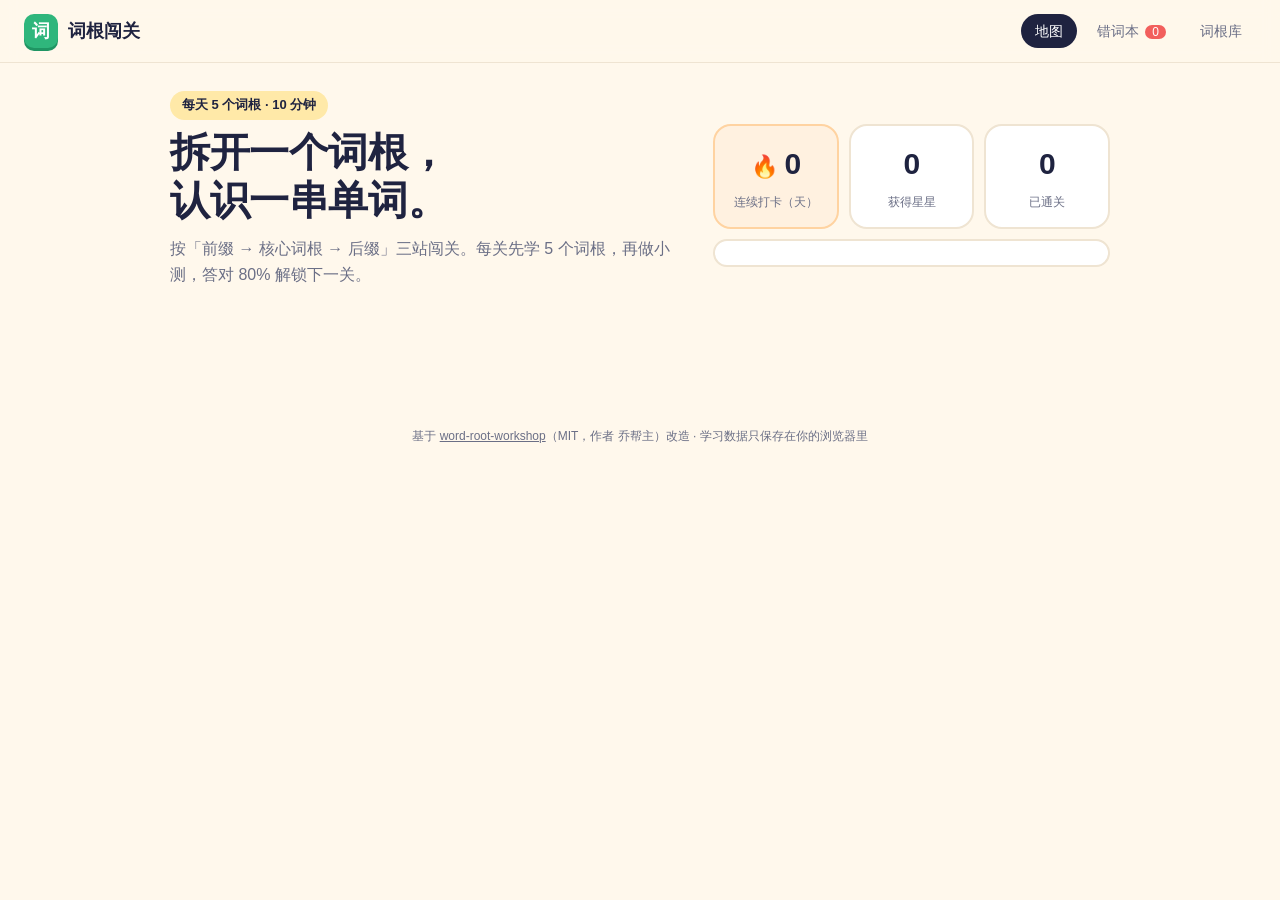
==== index.html @ 6260a6de "改编为「词根闯关」：关卡解锁、连续打卡、错词本、每关小测" ====
<!DOCTYPE html>
<html lang="zh-CN">
<head>
<meta charset="UTF-8"><meta name="viewport" content="width=device-width, initial-scale=1.0">
<title>词根闯关 · 给初中生的单词冒险</title>
<link rel="stylesheet" href="css/quest.css">
</head>
<body>
<header class="top">
  <a class="brand" href="index.html"><span class="logo">词</span><b>词根闯关</b></a>
  <nav><a href="#" data-go="map" class="on">地图</a><a href="#" data-go="wrong">错词本 <i id="wrongN">0</i></a><a href="roots.html">词根库</a></nav>
</header>
<main id="app">
  <section id="v-map" class="view">
    <div class="hero">
      <div>
        <p class="kicker">每天 5 个词根 · 10 分钟</p>
        <h1>拆开一个词根，<br>认识一串单词。</h1>
        <p class="sub">按「前缀 → 核心词根 → 后缀」三站闯关。每关先学 5 个词根，再做小测，答对 80% 解锁下一关。</p>
      </div>
      <div class="stats">
        <div class="stat fire"><span id="streak">0</span><small>连续打卡（天）</small></div>
        <div class="stat"><span id="stars">0</span><small>获得星星</small></div>
        <div class="stat"><span id="cleared">0</span><small>已通关</small></div>
        <div class="week" id="week"></div>
      </div>
    </div>
    <div id="stages"></div>
  </section>

  <section id="v-learn" class="view hidden">
    <div class="bar"><button class="ghost" data-go="map">← 地图</button><div class="prog"><i id="lp"></i></div><span id="lcount"></span></div>
    <div id="card" class="card"></div>
    <div class="actions"><button class="ghost" id="prev">上一个</button><button class="primary" id="next">下一个</button></div>
  </section>

  <section id="v-quiz" class="view hidden">
    <div class="bar"><button class="ghost" data-go="map">← 退出</button><div class="prog"><i id="qp"></i></div><span id="qcount"></span></div>
    <div id="q" class="card quiz"></div>
  </section>

  <section id="v-result" class="view hidden"><div class="card result" id="result"></div></section>

  <section id="v-wrong" class="view hidden">
    <div class="bar"><button class="ghost" data-go="map">← 地图</button><h2>错词本</h2><span></span></div>
    <p class="sub">做错的词会自动收进来。复习时连续答对 2 次，就会被移出错词本。</p>
    <div id="wlist"></div>
    <div class="actions"><button class="primary" id="wreview">开始复习</button></div>
  </section>
</main>
<footer class="foot">基于 <a href="https://github.com/joeseesun/word-root-workshop" target="_blank" rel="noopener">word-root-workshop</a>（MIT，作者 乔帮主）改造 · 学习数据只保存在你的浏览器里</footer>
<script src="js/wordData.js"></script>
<script src="js/quest.js"></script>
</body>
</html>
---- css/quest.css ----
:root{--bg:#FFF8EC;--ink:#1F2340;--mute:#6B6F86;--card:#fff;--line:#EFE4D2;--green:#2FB67C;--green-d:#1F9563;--yellow:#FFC93C;--red:#F25F5C;--blue:#4C6EF5;--purple:#8B5CF6}
*{box-sizing:border-box}body{margin:0;background:var(--bg);color:var(--ink);font:16px/1.6 -apple-system,"PingFang SC","Hiragino Sans GB","Noto Sans SC","Microsoft YaHei",sans-serif}
a{color:inherit}button{font:inherit;cursor:pointer}
.top{position:sticky;top:0;z-index:5;display:flex;justify-content:space-between;align-items:center;padding:14px 24px;background:rgba(255,248,236,.9);backdrop-filter:blur(8px);border-bottom:1px solid var(--line)}
.brand{display:flex;align-items:center;gap:10px;text-decoration:none;font-size:18px}.logo{display:grid;place-items:center;width:34px;height:34px;border-radius:10px;background:var(--green);color:#fff;font-weight:800;box-shadow:0 3px 0 var(--green-d)}
nav{display:flex;gap:6px}nav a{text-decoration:none;padding:6px 14px;border-radius:999px;font-size:14px;color:var(--mute)}nav a.on,nav a:hover{background:var(--ink);color:#fff}nav i{font-style:normal;background:var(--red);color:#fff;border-radius:999px;padding:0 7px;font-size:12px;margin-left:2px}
main{max-width:980px;margin:0 auto;padding:28px 20px 80px}.hidden{display:none!important}
.hero{display:grid;grid-template-columns:1.3fr 1fr;gap:28px;align-items:center;margin-bottom:28px}
.kicker{display:inline-block;margin:0 0 8px;padding:4px 12px;border-radius:999px;background:#FFE9A8;font-size:13px;font-weight:600}
h1{font-size:40px;line-height:1.2;margin:0 0 12px;letter-spacing:-.01em}.sub{color:var(--mute);margin:0 0 12px}
.stats{display:grid;grid-template-columns:repeat(3,1fr);gap:10px}.stat{background:var(--card);border:2px solid var(--line);border-radius:18px;padding:14px;text-align:center}.stat span{display:block;font-size:30px;font-weight:800}.stat small{color:var(--mute);font-size:12px}
.stat.fire{background:#FFF1E0;border-color:#FFD3A1}.stat.fire span::before{content:"🔥 ";font-size:22px}
.week{grid-column:1/-1;display:grid;grid-template-columns:repeat(7,1fr);gap:6px;background:var(--card);border:2px solid var(--line);border-radius:18px;padding:12px}
.week div{text-align:center;font-size:12px;color:var(--mute)}.week b{display:block;margin:4px auto 0;width:26px;height:26px;border-radius:50%;background:#F3ECDF}.week b.on{background:var(--green);box-shadow:0 2px 0 var(--green-d)}.week b.today{outline:2px dashed var(--yellow);outline-offset:2px}
.stage{margin:34px 0 10px}.stage h2{display:flex;align-items:baseline;gap:10px;margin:0 0 4px;font-size:22px}.stage h2 small{font-size:13px;color:var(--mute);font-weight:400}.stage p{margin:0 0 14px;color:var(--mute);font-size:14px}
.levels{display:grid;grid-template-columns:repeat(auto-fill,minmax(150px,1fr));gap:12px}
.lv{position:relative;text-align:left;border:2px solid var(--line);border-bottom-width:5px;background:var(--card);border-radius:18px;padding:14px;min-height:108px;transition:transform .12s}
.lv:hover:not(:disabled){transform:translateY(-2px)}.lv .n{font-size:12px;color:var(--mute)}.lv .t{display:block;font-weight:700;margin:2px 0 8px;font-size:15px;line-height:1.35}.lv .st{font-size:14px;letter-spacing:2px;color:#E5DACA}.lv .st .y{color:var(--yellow)}
.lv.cur{border-color:var(--green);background:#ECFAF3}.lv.cur::after{content:"开始";position:absolute;top:12px;right:12px;background:var(--green);color:#fff;font-size:12px;padding:2px 10px;border-radius:999px}
.lv:disabled{opacity:.5;cursor:not-allowed;background:#F7F0E4}.lv:disabled::after{content:"🔒";position:absolute;top:10px;right:12px}
.bar{display:flex;align-items:center;gap:14px;margin-bottom:18px}.bar h2{margin:0;flex:1}.prog{flex:1;height:14px;background:#F0E6D6;border-radius:999px;overflow:hidden}.prog i{display:block;height:100%;width:0;background:var(--green);border-radius:999px;transition:width .3s}
.ghost{background:none;border:2px solid var(--line);border-radius:12px;padding:8px 14px}.primary{background:var(--green);color:#fff;border:0;border-radius:14px;padding:12px 26px;font-weight:700;box-shadow:0 4px 0 var(--green-d)}.primary:active{transform:translateY(2px);box-shadow:0 2px 0 var(--green-d)}
.card{background:var(--card);border:2px solid var(--line);border-radius:24px;padding:28px;box-shadow:0 10px 30px -18px rgba(31,35,64,.35)}
.root{font-size:44px;font-weight:800;color:var(--blue);margin:0}.mean{font-size:20px;font-weight:700;margin:0 0 6px}.desc{color:var(--mute);margin:0 0 18px}
.ex{display:grid;grid-template-columns:repeat(auto-fill,minmax(200px,1fr));gap:10px}.ex div{border:2px dashed var(--line);border-radius:14px;padding:10px 12px}.ex b{font-size:18px}.ex em{font-style:normal;color:var(--blue);font-weight:700}.ex small{display:block;color:var(--mute)}
.actions{display:flex;justify-content:space-between;margin-top:18px}
.quiz h3{font-size:14px;color:var(--mute);margin:0 0 4px;font-weight:600}.quiz .word{font-size:38px;font-weight:800;margin:0}.quiz .hint{color:var(--mute);margin:0 0 18px}
.opts{display:grid;grid-template-columns:1fr 1fr;gap:12px}.opt{text-align:left;padding:14px 16px;border:2px solid var(--line);border-bottom-width:4px;border-radius:16px;background:#fff;font-size:17px}.opt:hover{border-color:var(--blue)}
.opt.ok{background:#DDF6EA;border-color:var(--green)}.opt.no{background:#FDE2E1;border-color:var(--red)}
.fb{margin-top:16px;padding:14px 16px;border-radius:14px;display:flex;justify-content:space-between;align-items:center;gap:12px}.fb.ok{background:#DDF6EA}.fb.no{background:#FDE2E1}
.result{text-align:center}.result .big{font-size:64px;margin:0}.result h2{margin:6px 0}.result .stars{font-size:40px;letter-spacing:6px;color:var(--yellow)}
.wi{display:flex;justify-content:space-between;align-items:center;background:#fff;border:2px solid var(--line);border-radius:14px;padding:10px 16px;margin-bottom:8px}.wi small{color:var(--mute)}.empty{text-align:center;color:var(--mute);padding:40px}
.foot{text-align:center;color:var(--mute);font-size:12px;padding:20px}
.toast{position:fixed;left:50%;bottom:30px;transform:translateX(-50%);background:var(--ink);color:#fff;padding:10px 18px;border-radius:999px;font-size:14px}
@media(max-width:720px){.hero{grid-template-columns:1fr}h1{font-size:30px}.opts{grid-template-columns:1fr}nav a{padding:6px 9px}}
.opt:disabled{color:var(--ink);cursor:default}
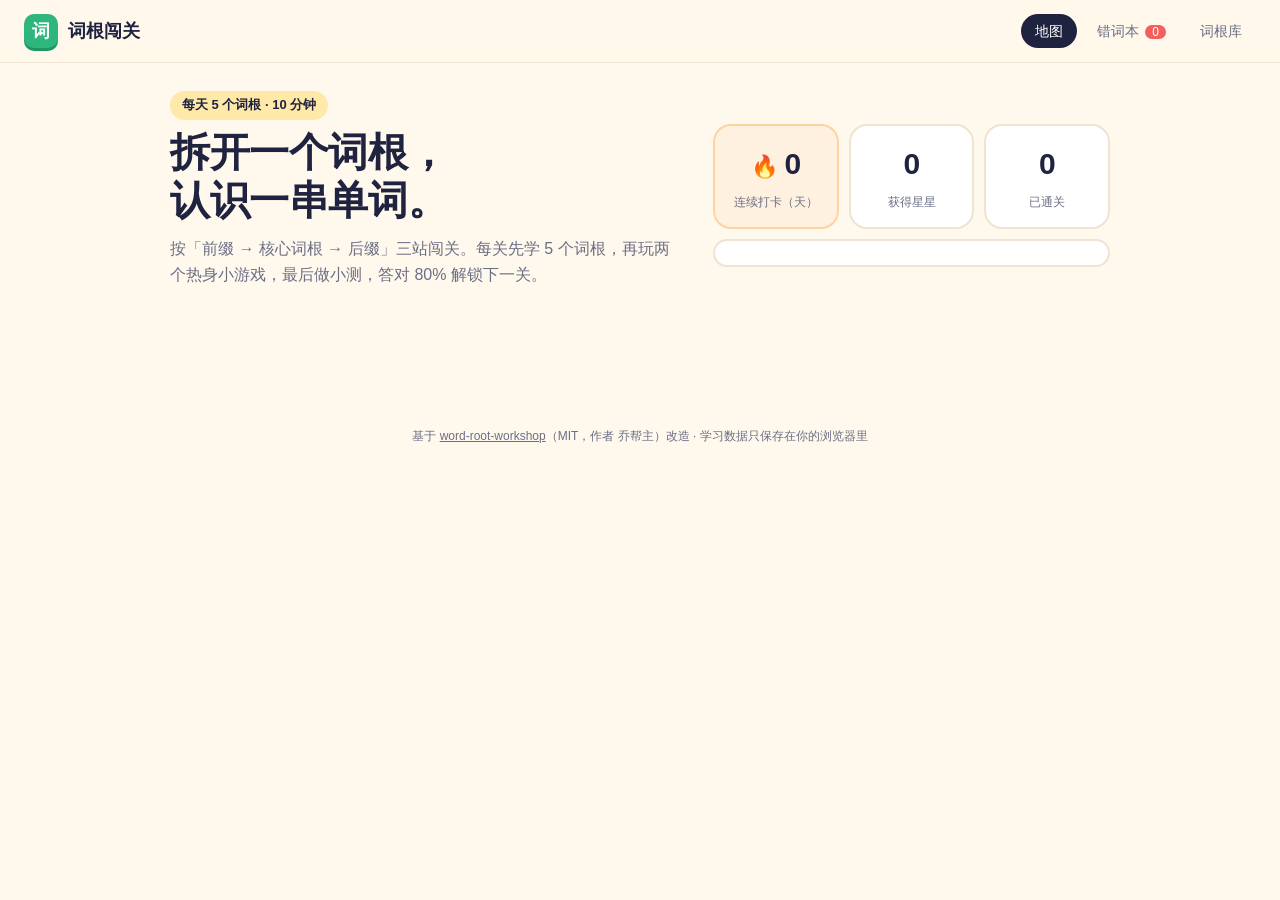
==== commit 7e3a231e: "新增「闯关前先玩一玩」：拼词块 + 补词根热身小游戏" ====
--- a/index.html
+++ b/index.html
@@ -16,7 +16,7 @@
       <div>
         <p class="kicker">每天 5 个词根 · 10 分钟</p>
         <h1>拆开一个词根，<br>认识一串单词。</h1>
-        <p class="sub">按「前缀 → 核心词根 → 后缀」三站闯关。每关先学 5 个词根，再做小测，答对 80% 解锁下一关。</p>
+        <p class="sub">按「前缀 → 核心词根 → 后缀」三站闯关。每关先学 5 个词根，再玩两个热身小游戏，最后做小测，答对 80% 解锁下一关。</p>
       </div>
       <div class="stats">
         <div class="stat fire"><span id="streak">0</span><small>连续打卡（天）</small></div>
@@ -32,6 +32,11 @@
     <div class="bar"><button class="ghost" data-go="map">← 地图</button><div class="prog"><i id="lp"></i></div><span id="lcount"></span></div>
     <div id="card" class="card"></div>
     <div class="actions"><button class="ghost" id="prev">上一个</button><button class="primary" id="next">下一个</button></div>
+  </section>
+
+  <section id="v-play" class="view hidden">
+    <div class="bar"><button class="ghost" data-go="map">← 地图</button><div class="prog"><i id="pp"></i></div><span id="pcount"></span></div>
+    <div id="play" class="card play"></div>
   </section>
 
   <section id="v-quiz" class="view hidden">
--- a/css/quest.css
+++ b/css/quest.css
@@ -34,3 +34,8 @@
 .toast{position:fixed;left:50%;bottom:30px;transform:translateX(-50%);background:var(--ink);color:#fff;padding:10px 18px;border-radius:999px;font-size:14px}
 @media(max-width:720px){.hero{grid-template-columns:1fr}h1{font-size:30px}.opts{grid-template-columns:1fr}nav a{padding:6px 9px}}
 .opt:disabled{color:var(--ink);cursor:default}
+
+.play .gtag{display:inline-block;background:#FFE9A8;border-radius:999px;padding:3px 12px;font-size:13px;font-weight:700}.play h3{margin:12px 0 4px;font-size:15px;color:var(--mute)}
+.gmean{font-size:30px;font-weight:800;margin:0}.slots{display:flex;align-items:center;gap:8px;flex-wrap:wrap;margin:18px 0}.slots span{min-width:80px;text-align:center;padding:10px 14px;border:2px dashed var(--line);border-radius:14px;font-size:22px;font-weight:700;color:#C9BBA5}.slots span.fill{border-style:solid;border-color:var(--green);color:var(--ink);background:#ECFAF3}.slots i{font-style:normal;color:var(--mute)}
+.chips{display:flex;gap:10px;flex-wrap:wrap}.chip{padding:10px 18px;border:2px solid var(--line);border-bottom-width:4px;border-radius:14px;background:#fff;font-size:20px;font-weight:700}.chip:disabled{opacity:.3}
+.mask{display:flex;justify-content:center;align-items:center;gap:4px;font-size:36px;font-weight:800;margin:20px 0}.mask input{font:inherit;font-size:34px;text-align:center;border:none;border-bottom:4px solid var(--green);background:transparent;outline:none;color:var(--green-d)}
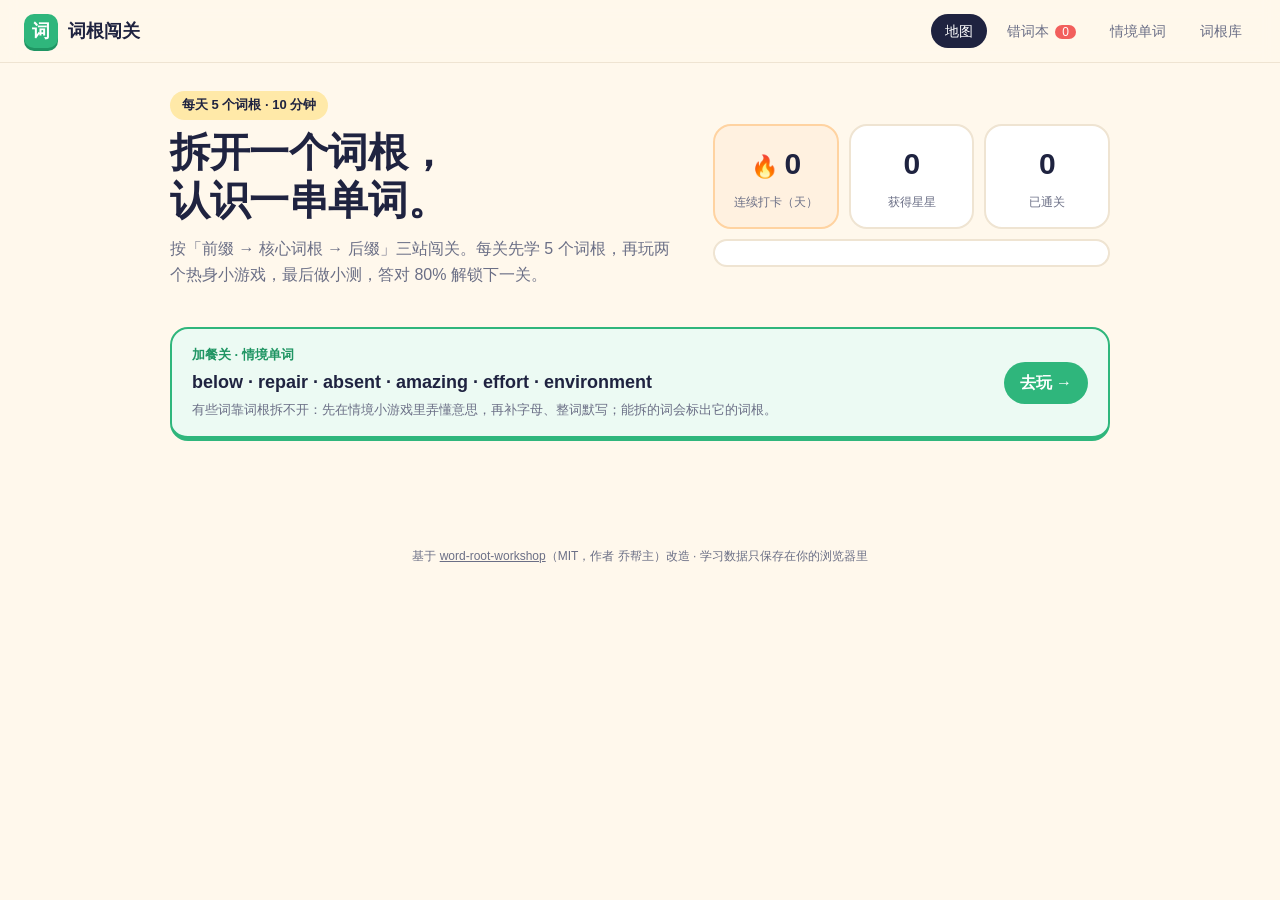
==== commit 1443a77d: "新增「加餐关 · 情境单词」：6 个词的情境小游戏 + 词根关系" ====
--- a/index.html
+++ b/index.html
@@ -8,7 +8,7 @@
 <body>
 <header class="top">
   <a class="brand" href="index.html"><span class="logo">词</span><b>词根闯关</b></a>
-  <nav><a href="#" data-go="map" class="on">地图</a><a href="#" data-go="wrong">错词本 <i id="wrongN">0</i></a><a href="roots.html">词根库</a></nav>
+  <nav><a href="#" data-go="map" class="on">地图</a><a href="#" data-go="wrong">错词本 <i id="wrongN">0</i></a><a href="scene.html">情境单词</a><a href="roots.html">词根库</a></nav>
 </header>
 <main id="app">
   <section id="v-map" class="view">
@@ -25,6 +25,7 @@
         <div class="week" id="week"></div>
       </div>
     </div>
+    <a class="bonus" href="scene.html"><span class="bt">加餐关 · 情境单词</span><b>below · repair · absent · amazing · effort · environment</b><small>有些词靠词根拆不开：先在情境小游戏里弄懂意思，再补字母、整词默写；能拆的词会标出它的词根。</small><span class="go">去玩 →</span></a>
     <div id="stages"></div>
   </section>
 
--- a/css/quest.css
+++ b/css/quest.css
@@ -39,3 +39,4 @@
 .gmean{font-size:30px;font-weight:800;margin:0}.slots{display:flex;align-items:center;gap:8px;flex-wrap:wrap;margin:18px 0}.slots span{min-width:80px;text-align:center;padding:10px 14px;border:2px dashed var(--line);border-radius:14px;font-size:22px;font-weight:700;color:#C9BBA5}.slots span.fill{border-style:solid;border-color:var(--green);color:var(--ink);background:#ECFAF3}.slots i{font-style:normal;color:var(--mute)}
 .chips{display:flex;gap:10px;flex-wrap:wrap}.chip{padding:10px 18px;border:2px solid var(--line);border-bottom-width:4px;border-radius:14px;background:#fff;font-size:20px;font-weight:700}.chip:disabled{opacity:.3}
 .mask{display:flex;justify-content:center;align-items:center;gap:4px;font-size:36px;font-weight:800;margin:20px 0}.mask input{font:inherit;font-size:34px;text-align:center;border:none;border-bottom:4px solid var(--green);background:transparent;outline:none;color:var(--green-d)}
+.bonus{display:grid;grid-template-columns:1fr auto;gap:2px 16px;text-decoration:none;background:#ECFAF3;border:2px solid var(--green);border-bottom-width:5px;border-radius:18px;padding:16px 20px;margin:8px 0 6px}.bonus .bt{font-size:13px;color:var(--green-d);font-weight:700}.bonus b{font-size:18px}.bonus small{color:var(--mute);grid-column:1}.bonus .go{grid-column:2;grid-row:1/4;align-self:center;background:var(--green);color:#fff;padding:8px 16px;border-radius:999px;font-weight:700}
